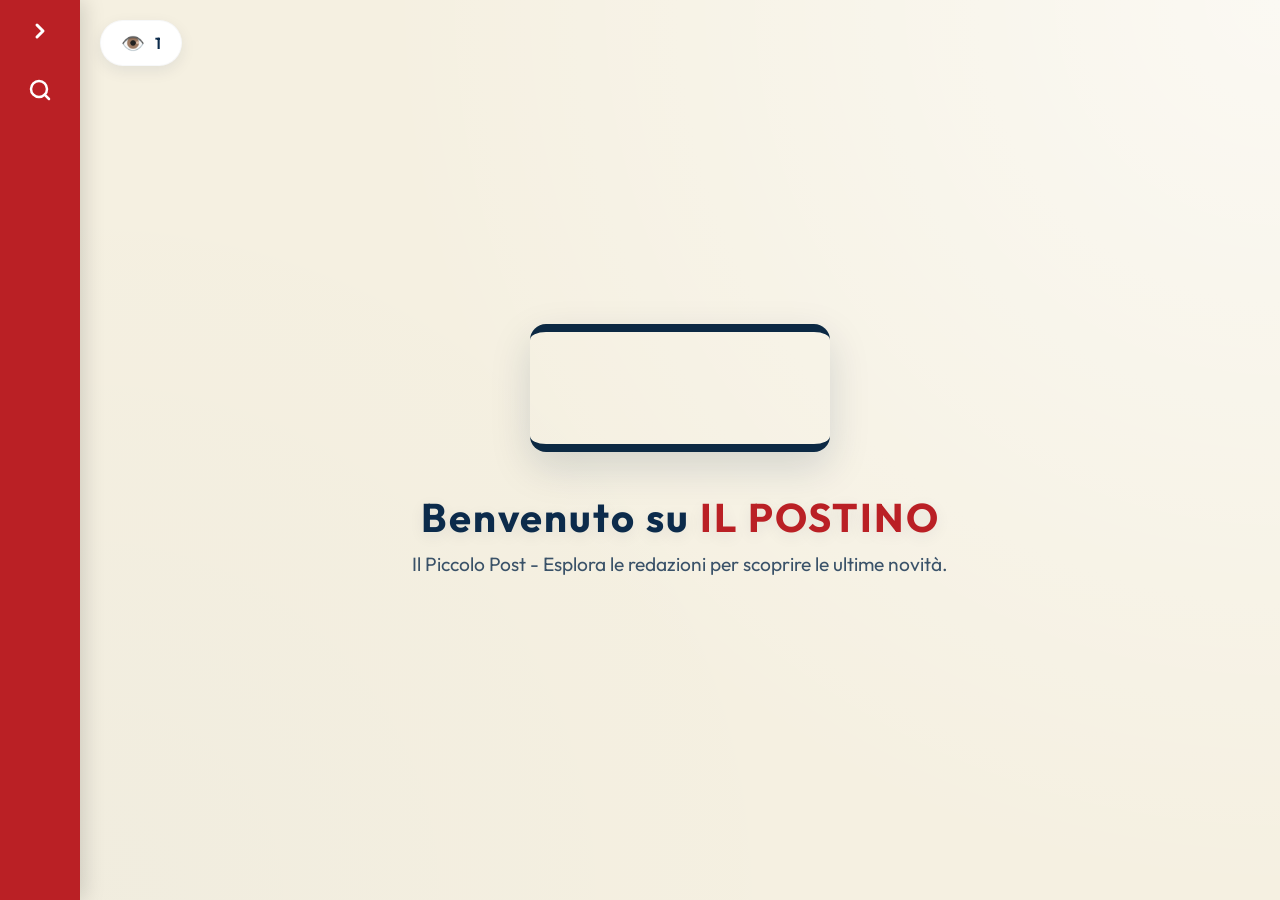
==== index.html @ ee34729f "Add files via upload" ====
<!DOCTYPE html>
<html lang="it">
<head>
    <meta charset="UTF-8">
    <meta name="viewport" content="width=device-width, initial-scale=1.0">
    <title>Il Postino - Piccolo Post</title>
    <!-- Modern Google Font for sleek typography -->
    <link href="https://fonts.googleapis.com/css2?family=Outfit:wght@400;600;800&display=swap" rel="stylesheet">
    <link rel="stylesheet" href="style.css">
</head>
<body>

    <!-- Red Sidebar Navigation -->
    <aside class="sidebar" id="sidebar">
        <!-- Persistent Icons Area -->
        <div class="sidebar-header">
            <button id="toggleBtn" class="icon-btn" aria-label="Espandi/Riduci">
                <svg class="toggle-arrow" xmlns="http://www.w3.org/2000/svg" viewBox="0 0 24 24" fill="none" stroke="currentColor" stroke-width="3" stroke-linecap="round" stroke-linejoin="round">
                    <polyline points="9 18 15 12 9 6"></polyline>
                </svg>
            </button>
            <button id="searchBtnIcon" class="icon-btn" aria-label="Cerca">
                <svg class="search-icon" xmlns="http://www.w3.org/2000/svg" viewBox="0 0 24 24" fill="none" stroke="currentColor" stroke-width="2.5" stroke-linecap="round" stroke-linejoin="round">
                    <circle cx="11" cy="11" r="8"></circle>
                    <line x1="21" y1="21" x2="16.65" y2="16.65"></line>
                </svg>
            </button>
        </div>

        <!-- Expanded Content Area -->
        <div class="sidebar-content">
            <!-- Search Bar -->
            <div class="search-container">
                <input type="text" id="searchInput" placeholder="Cerca artisti, giochi, argomenti futuri..." autocomplete="off">
                <button id="searchSubmit" class="icon-btn search-submit" aria-label="Esegui Ricerca">
                   <svg xmlns="http://www.w3.org/2000/svg" viewBox="0 0 24 24" fill="none" stroke="currentColor" stroke-width="2.5" stroke-linecap="round" stroke-linejoin="round">
                        <circle cx="11" cy="11" r="8"></circle>
                        <line x1="21" y1="21" x2="16.65" y2="16.65"></line>
                    </svg>
                </button>
            </div>
            
            <!-- Category Navigation -->
            <nav class="categories-nav">
                <ul class="categories-list">
                    <li><a href="index.html">Home</a></li>
                    <li><a href="cinema.html">Cinema</a></li>
                    <li><a href="musica.html">Musica</a></li>
                    <li><a href="videogiochi.html">Videogiochi</a></li>
                    <li><a href="sport.html">Sport</a></li>
                    <li><a href="attualita-segre.html">Attualità Segrè</a></li>
                </ul>
            </nav>
        </div>
    </aside>

    <!-- Main Content Area -->
    <main class="main-content">
        <div class="logo-wrapper">
            <!-- Main Video Logo (Autoplay, Loop, Muted for seamless integration) -->
            <video src="WhatsApp Video 2026-03-15 at 13.03.47.mp4" class="video-logo" id="mainLogo" autoplay loop muted playsinline></video>
        </div>
        
        <!-- Welcome Message -->
        <div class="welcome-text">
            <h1>Benvenuto su <span>IL POSTINO</span></h1>
            <p>Il Piccolo Post - Esplora le redazioni per scoprire le ultime novità.</p>
        </div>
    </main>

    <script src="script.js"></script>
</body>
</html>
---- style.css ----
/* CSS Variables based on the attached image */
:root {
    --bg-cream: #F5F0E1; /* Bianco Panna più caldo e solido */
    --text-blue: #0C2B4B; /* Dark Blue from "IL POSTINO" */
    --accent-red: #BA2025; /* Red from "PICCOLO POST" and the sidebar */
    --sidebar-collapsed: 80px;
    --sidebar-expanded: 320px;
}

/* Reset and Base Styles */
* {
    margin: 0;
    padding: 0;
    box-sizing: border-box;
    font-family: 'Outfit', sans-serif;
}

body {
    background-color: var(--bg-cream);
    color: var(--text-blue);
    min-height: 100vh;
    overflow-x: hidden;
}

/* --- SIDEBAR --- */
.sidebar {
    position: fixed;
    top: 0;
    left: 0;
    height: 100vh;
    width: var(--sidebar-collapsed);
    background-color: var(--accent-red);
    transition: width 0.5s cubic-bezier(0.8, 0, 0.2, 1);
    z-index: 100;
    display: flex;
    flex-direction: column;
    box-shadow: 4px 0 20px rgba(0,0,0,0.15);
    overflow: hidden;
}

.sidebar-header {
    height: 100px;
    display: flex;
    flex-direction: column;
    align-items: center;
    justify-content: center;
    gap: 15px;
    padding-top: 20px;
}

.icon-btn {
    background: none;
    border: none;
    color: white;
    cursor: pointer;
    padding: 10px;
    border-radius: 50%;
    transition: background-color 0.3s, transform 0.3s;
    width: 44px;
    height: 44px;
    display: flex;
    align-items: center;
    justify-content: center;
}

.icon-btn:hover {
    background-color: rgba(255, 255, 255, 0.15);
    transform: scale(1.1);
}

.toggle-arrow, .search-icon {
    width: 24px;
    height: 24px;
    transition: transform 0.5s cubic-bezier(0.8, 0, 0.2, 1);
}

.sidebar-content {
    opacity: 0;
    pointer-events: none;
    transition: opacity 0.3s ease;
    padding: 30px;
    margin-top: 20px;
    display: flex;
    flex-direction: column;
    gap: 40px;
    width: var(--sidebar-expanded); /* Prevent text reflow */
}

/* Expanded State */
.sidebar.expanded {
    width: var(--sidebar-expanded);
}

.sidebar.expanded .toggle-arrow {
    transform: rotate(180deg);
}

.sidebar.expanded .sidebar-content {
    opacity: 1;
    pointer-events: auto;
    transition-delay: 0.2s;
}

.sidebar.expanded .sidebar-header {
    flex-direction: row;
    justify-content: space-between;
    padding: 0 30px;
    height: 80px;
    align-items: center;
}
.sidebar.expanded #searchBtnIcon {
    display: none; /* Hide glass from header when expanded */
}

/* Search Container */
.search-container {
    display: flex;
    align-items: center;
    background-color: rgba(255, 255, 255, 0.1);
    border-radius: 8px;
    padding: 5px 15px;
    border: 2px solid transparent;
    transition: border-color 0.3s;
}

.search-container:focus-within {
    border-color: white;
}

#searchInput {
    background: none;
    border: none;
    color: white;
    padding: 10px 0;
    width: 100%;
    font-size: 1rem;
    outline: none;
}

#searchInput::placeholder {
    color: rgba(255, 255, 255, 0.6);
    font-size: 0.9rem;
}

.search-submit {
    padding: 5px;
    width: 32px;
    height: 32px;
}

/* Category Navigation */
.categories-list {
    list-style: none;
    display: flex;
    flex-direction: column;
    gap: 15px;
}

.categories-list li {
    border-bottom: 2px solid rgba(255, 255, 255, 0.2);
    padding-bottom: 10px;
    transform: translateX(-20px);
    opacity: 0;
    transition: all 0.4s ease;
}

.sidebar.expanded .categories-list li {
    transform: translateX(0);
    opacity: 1;
}

/* Stagger list animations */
.sidebar.expanded .categories-list li:nth-child(1) { transition-delay: 0.25s; }
.sidebar.expanded .categories-list li:nth-child(2) { transition-delay: 0.30s; }
.sidebar.expanded .categories-list li:nth-child(3) { transition-delay: 0.35s; }
.sidebar.expanded .categories-list li:nth-child(4) { transition-delay: 0.40s; }
.sidebar.expanded .categories-list li:nth-child(5) { transition-delay: 0.45s; }

.categories-list a {
    color: white;
    text-decoration: none;
    font-size: 1.4rem;
    font-weight: 600;
    letter-spacing: 1px;
    display: block;
    position: relative;
    padding: 5px 0;
    transition: transform 0.3s, color 0.3s;
}

.categories-list a::after {
    content: '';
    position: absolute;
    bottom: -2px; /* sits over the border */
    left: 0;
    width: 0;
    height: 2px;
    background-color: white;
    transition: width 0.3s ease;
}

.categories-list a:hover {
    transform: translateX(10px);
}
.categories-list a:hover::after {
    width: 100%;
}

/* --- MAIN CONTENT & LOGO ANIMATION --- */
.main-content {
    margin-left: var(--sidebar-collapsed);
    padding: 50px;
    min-height: 100vh;
    display: flex;
    flex-direction: column;
    align-items: center;
    justify-content: center;
    transition: margin-left 0.5s cubic-bezier(0.8, 0, 0.2, 1);
    /* Soft global illumination effect for beauty */
    background: radial-gradient(circle at top right, rgba(255, 255, 255, 0.6) 0%, transparent 60%),
                radial-gradient(circle at bottom left, rgba(20, 60, 100, 0.02) 0%, transparent 50%);
}

.logo-wrapper {
    position: relative;
    display: flex;
    flex-direction: column;
    align-items: center;
    margin-bottom: 40px;
}

/* The continuous pedaling animation */
@keyframes pedaling {
    0% { transform: translateY(0) rotate(0deg); }
    25% { transform: translateY(-8px) rotate(1deg); }
    50% { transform: translateY(0) rotate(0deg); }
    75% { transform: translateY(4px) rotate(-1deg); }
    100% { transform: translateY(0) rotate(0deg); }
}

.animated-logo {
    max-width: 600px;
    width: 100%;
    height: auto;
    animation: pedaling 0.8s infinite linear;
    transform-origin: center bottom;
    border-radius: 10px;
    /* Optional: uncomment if the image background is not transparent. 
       mix-blend-mode: multiply; */
}

.video-logo {
    max-width: 800px;
    width: 100%;
    aspect-ratio: 2.35 / 1; /* Croppa i bordi neri sopra e sotto mantenendo un formato panoramico */
    border-radius: 16px;
    border-top: 8px solid var(--text-blue);
    border-bottom: 8px solid var(--text-blue);
    box-shadow: 0 15px 40px rgba(12, 43, 75, 0.15);
    object-fit: cover;
    mix-blend-mode: multiply;
}

/* Shadow expanding/contracting based on the bike's bounce */
@keyframes shadowPulse {
    0% { transform: scale(1); opacity: 0.2; }
    25% { transform: scale(0.8); opacity: 0.1; }
    50% { transform: scale(1); opacity: 0.2; }
    75% { transform: scale(1.1); opacity: 0.3; }
    100% { transform: scale(1); opacity: 0.2; }
}

.shadow {
    width: 300px;
    height: 20px;
    background: radial-gradient(ellipse at center, rgba(12, 43, 75, 0.3) 0%, transparent 70%);
    margin-top: 10px;
    border-radius: 50%;
    animation: shadowPulse 0.8s infinite linear;
}

/* Welcome message below logo */
.welcome-text {
    text-align: center;
    opacity: 0;
    transform: translateY(20px);
    animation: slideUpFade 1s 0.5s forwards ease-out;
}

.welcome-text h1 {
    font-size: 2.5rem;
    margin-bottom: 10px;
    letter-spacing: 2px;
    text-shadow: 0 4px 15px rgba(12, 43, 75, 0.08);
}

.welcome-text h1 span {
    color: var(--accent-red);
}

.welcome-text p {
    font-size: 1.2rem;
    opacity: 0.8;
}

@keyframes slideUpFade {
    to {
        opacity: 1;
        transform: translateY(0);
    }
}

/* --- LE METRICHE GLOBALI (IN ALTO A SIN) E PAGINA ARTICOLO --- */
.global-view-counter {
    position: fixed;
    top: 20px;
    left: calc(var(--sidebar-collapsed) + 20px);
    background: white;
    padding: 10px 20px;
    border-radius: 50px;
    box-shadow: 0 5px 15px rgba(12, 43, 75, 0.08);
    display: flex;
    align-items: center;
    gap: 10px;
    z-index: 90;
    font-weight: 600;
    color: var(--text-blue);
    border: 1px solid rgba(12, 43, 75, 0.03);
    transition: left 0.5s cubic-bezier(0.8, 0, 0.2, 1);
}

.sidebar.expanded ~ .global-view-counter {
    left: calc(var(--sidebar-expanded) + 20px);
}

.article-reader {
    max-width: 800px;
    width: 100%;
    background: white;
    border-radius: 16px;
    padding: 50px;
    box-shadow: 0 15px 40px rgba(12, 43, 75, 0.08);
    margin-top: 30px;
    animation: slideUpFade 0.8s ease-out forwards;
}

.article-reader-header {
    margin-bottom: 30px;
    text-align: center;
}

.article-reader-header h1 {
    font-size: 3rem;
    color: var(--accent-red);
    margin-top: 15px;
    line-height: 1.2;
}

.article-reader-img {
    width: 100%;
    height: 400px;
    object-fit: cover;
    border-radius: 12px;
    margin-bottom: 40px;
}

.article-reader-body p {
    font-size: 1.2rem;
    line-height: 1.8;
    color: var(--text-blue);
    margin-bottom: 25px;
    opacity: 0.9;
}

.article-reader-body strong {
    font-size: 1.35rem;
    display: block;
    margin-bottom: 35px;
    color: var(--accent-red);
}

.article-reader-footer {
    margin-top: 50px;
    padding-top: 30px;
    border-top: 2px solid rgba(12, 43, 75, 0.05);
    display: flex;
    justify-content: center;
}

/* Base styles for metric badges (reused in article footer) */
.metric-badge {
    display: flex;
    align-items: center;
    gap: 8px;
    background: white;
    padding: 12px 25px;
    border-radius: 50px;
    box-shadow: 0 10px 25px rgba(12, 43, 75, 0.05);
    color: var(--text-blue);
    font-weight: 600;
    font-size: 1.1rem;
    transition: all 0.3s cubic-bezier(0.175, 0.885, 0.32, 1.275);
    border: 1px solid rgba(12, 43, 75, 0.03);
}

.metric-badge:hover {
    transform: translateY(-5px);
    box-shadow: 0 15px 35px rgba(12, 43, 75, 0.12);
}

.metric-icon {
    font-size: 1.2rem;
}

.like-btn {
    cursor: pointer;
    background: white;
    outline: none;
}

.like-btn:active {
    transform: scale(0.92);
}

.heart-icon {
    display: inline-block;
    transition: transform 0.3s cubic-bezier(0.175, 0.885, 0.32, 1.275);
}

.like-btn.liked {
    background: linear-gradient(135deg, white 0%, #FFF5F5 100%);
    border-color: rgba(255, 100, 100, 0.2);
}

.like-btn.liked .heart-icon {
    animation: heartBeat 0.6s ease-in-out;
}

@keyframes heartBeat {
    0% { transform: scale(1); }
    25% { transform: scale(1.4); }
    50% { transform: scale(1); }
    75% { transform: scale(1.4); }
    100% { transform: scale(1); }
}

/* Adjust layout if sidebar expanded on wide screens */
@media (min-width: 1024px) {
    .sidebar.expanded ~ .main-content {
        margin-left: var(--sidebar-expanded);
    }
}

/* --- CATEGORY PAGES --- */
.category-header {
    text-align: center;
    margin-bottom: 50px;
    animation: slideUpFade 0.8s ease-out forwards;
}

.category-header h1 {
    font-size: 3.5rem;
    color: var(--accent-red);
    text-transform: uppercase;
    letter-spacing: 2px;
    margin-bottom: 10px;
}

.category-description {
    font-size: 1.3rem;
    color: var(--text-blue);
    opacity: 0.8;
}

.article-grid {
    display: grid;
    grid-template-columns: repeat(auto-fill, minmax(320px, 1fr));
    gap: 30px;
    width: 100%;
    max-width: 1200px;
}

.article-card {
    background: white;
    border-radius: 12px;
    overflow: hidden;
    box-shadow: 0 10px 30px rgba(12, 43, 75, 0.05);
    transition: transform 0.4s cubic-bezier(0.175, 0.885, 0.32, 1.275), box-shadow 0.4s ease;
    opacity: 0;
    transform: translateY(30px);
    animation: slideUpFade 0.6s ease-out forwards;
    cursor: pointer;
    text-decoration: none;
    display: block;
}

.article-card:nth-child(1) { animation-delay: 0.1s; }
.article-card:nth-child(2) { animation-delay: 0.2s; }
.article-card:nth-child(3) { animation-delay: 0.3s; }
.article-card:nth-child(4) { animation-delay: 0.4s; }
.article-card:nth-child(5) { animation-delay: 0.5s; }
.article-card:nth-child(6) { animation-delay: 0.6s; }

.article-card:hover {
    transform: translateY(-12px) scale(1.02);
    box-shadow: 0 20px 40px rgba(12, 43, 75, 0.12);
}

.article-image {
    width: 100%;
    height: 220px;
    background-color: #eee;
    background-size: cover;
    background-position: center;
    position: relative;
    overflow: hidden;
}

.article-image::after {
    content: '';
    position: absolute;
    top: 0; left: 0; right: 0; bottom: 0;
    background: linear-gradient(to bottom, transparent 60%, rgba(12, 43, 75, 0.8));
    opacity: 0;
    transition: opacity 0.3s;
}

.article-card:hover .article-image::after {
    opacity: 1;
}

.article-content {
    padding: 25px;
}

.article-tag {
    display: inline-block;
    padding: 5px 12px;
    background: var(--accent-red);
    color: white;
    font-size: 0.8rem;
    font-weight: 800;
    border-radius: 20px;
    margin-bottom: 15px;
    text-transform: uppercase;
    letter-spacing: 1px;
}

.article-title {
    font-size: 1.5rem;
    color: var(--text-blue);
    margin-bottom: 12px;
    line-height: 1.3;
    font-weight: 800;
}

.article-excerpt {
    font-size: 1rem;
    color: var(--text-blue);
    opacity: 0.7;
    line-height: 1.6;
}
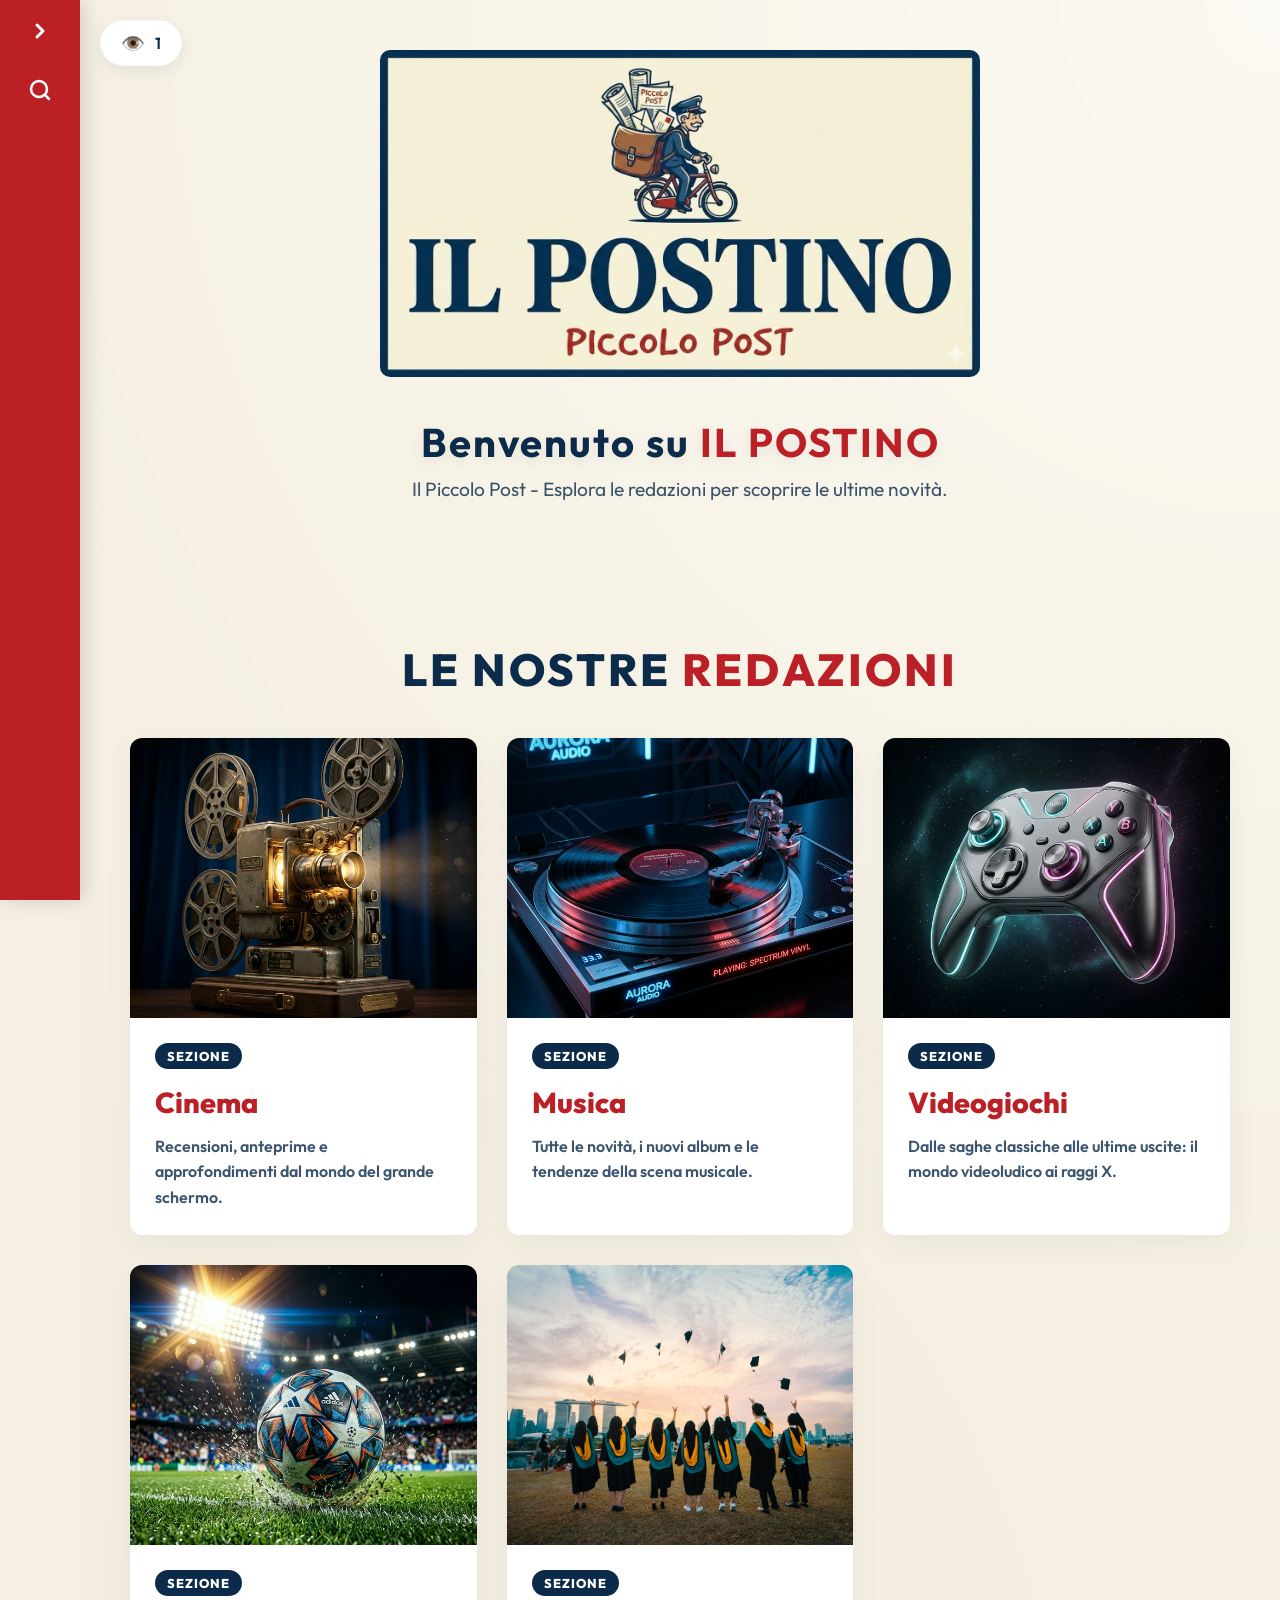
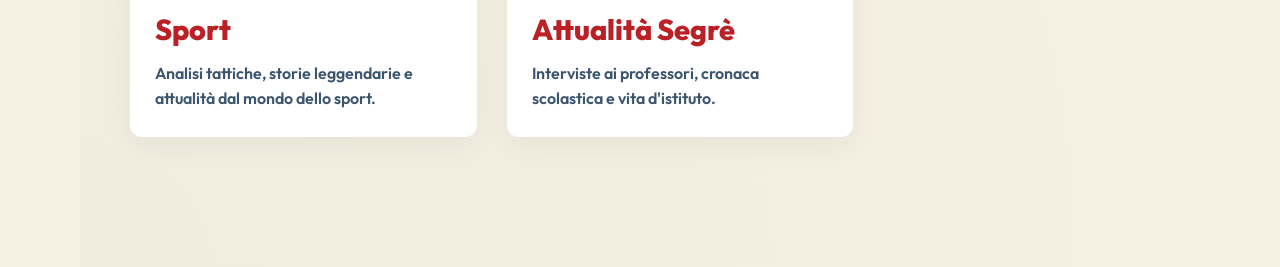
==== commit fc9d421c: "Add files via upload" ====
--- a/index.html
+++ b/index.html
@@ -57,8 +57,8 @@
     <!-- Main Content Area -->
     <main class="main-content">
         <div class="logo-wrapper">
-            <!-- Main Video Logo (Autoplay, Loop, Muted for seamless integration) -->
-            <video src="WhatsApp Video 2026-03-15 at 13.03.47.mp4" class="video-logo" id="mainLogo" autoplay loop muted playsinline></video>
+            <!-- New Static Logo with Animation -->
+            <img src="logo.jpg" class="animated-logo" id="mainLogo" alt="Il Postino Logo">
         </div>
         
         <!-- Welcome Message -->
@@ -66,6 +66,53 @@
             <h1>Benvenuto su <span>IL POSTINO</span></h1>
             <p>Il Piccolo Post - Esplora le redazioni per scoprire le ultime novità.</p>
         </div>
+
+        <!-- Redazioni Section -->
+        <div class="redazioni-section" style="width: 100%; max-width: 1200px; margin-top: 80px; margin-bottom: 80px;">
+            <h2 class="section-title">LE NOSTRE <span>REDAZIONI</span></h2>
+            <div class="article-grid">
+                <a href="cinema.html" class="article-card category-card">
+                    <div class="article-image" style="background-image: url('cinema_category.png');"></div>
+                    <div class="article-content">
+                        <span class="article-tag">Sezione</span>
+                        <h2 class="article-title">Cinema</h2>
+                        <p class="article-excerpt">Recensioni, anteprime e approfondimenti dal mondo del grande schermo.</p>
+                    </div>
+                </a>
+                <a href="musica.html" class="article-card category-card">
+                    <div class="article-image" style="background-image: url('musica_category.png');"></div>
+                    <div class="article-content">
+                        <span class="article-tag">Sezione</span>
+                        <h2 class="article-title">Musica</h2>
+                        <p class="article-excerpt">Tutte le novità, i nuovi album e le tendenze della scena musicale.</p>
+                    </div>
+                </a>
+                <a href="videogiochi.html" class="article-card category-card">
+                    <div class="article-image" style="background-image: url('videogiochi_category.png');"></div>
+                    <div class="article-content">
+                        <span class="article-tag">Sezione</span>
+                        <h2 class="article-title">Videogiochi</h2>
+                        <p class="article-excerpt">Dalle saghe classiche alle ultime uscite: il mondo videoludico ai raggi X.</p>
+                    </div>
+                </a>
+                <a href="sport.html" class="article-card category-card">
+                    <div class="article-image" style="background-image: url('sport_category.png');"></div>
+                    <div class="article-content">
+                        <span class="article-tag">Sezione</span>
+                        <h2 class="article-title">Sport</h2>
+                        <p class="article-excerpt">Analisi tattiche, storie leggendarie e attualità dal mondo dello sport.</p>
+                    </div>
+                </a>
+                <a href="attualita-segre.html" class="article-card category-card">
+                    <div class="article-image" style="background-image: url('scuola_category.jpg');"></div>
+                    <div class="article-content">
+                        <span class="article-tag">Sezione</span>
+                        <h2 class="article-title">Attualità Segrè</h2>
+                        <p class="article-excerpt">Interviste ai professori, cronaca scolastica e vita d'istituto.</p>
+                    </div>
+                </a>
+            </div>
+        </div>
     </main>
 
     <script src="script.js"></script>
--- a/style.css
+++ b/style.css
@@ -229,13 +229,13 @@
     margin-bottom: 40px;
 }
 
-/* The continuous pedaling animation */
+/* The continuous pedaling animation with horizontal and vertical bounce */
 @keyframes pedaling {
-    0% { transform: translateY(0) rotate(0deg); }
-    25% { transform: translateY(-8px) rotate(1deg); }
-    50% { transform: translateY(0) rotate(0deg); }
-    75% { transform: translateY(4px) rotate(-1deg); }
-    100% { transform: translateY(0) rotate(0deg); }
+    0% { transform: translateY(0) translateX(0) rotate(0deg); }
+    25% { transform: translateY(-12px) translateX(-15px) rotate(2deg); }
+    50% { transform: translateY(0) translateX(0) rotate(0deg); }
+    75% { transform: translateY(6px) translateX(15px) rotate(-2deg); }
+    100% { transform: translateY(0) translateX(0) rotate(0deg); }
 }
 
 .animated-logo {
@@ -561,3 +561,61 @@
     line-height: 1.6;
 }
 
+/* --- REDAZIONI HOME SECTION --- */
+.section-title {
+    font-size: 2.8rem;
+    color: var(--text-blue);
+    text-align: center;
+    margin: 60px 0 40px;
+    letter-spacing: 3px;
+    font-weight: 800;
+    text-transform: uppercase;
+}
+
+.section-title span {
+    color: var(--accent-red);
+}
+
+.category-card {
+    transition: all 0.4s cubic-bezier(0.175, 0.885, 0.32, 1.275);
+}
+
+.category-card .article-image {
+    height: 280px;
+    transition: transform 0.6s ease;
+}
+
+.category-card:hover .article-image {
+    transform: scale(1.05);
+}
+
+.category-card .article-title {
+    font-size: 1.8rem;
+    color: var(--accent-red);
+}
+
+.category-card .article-tag {
+    background: var(--text-blue);
+}
+
+.category-card .article-excerpt {
+    font-weight: 600;
+    opacity: 0.8;
+}
+
+/* Animations for cards */
+.article-grid .article-card {
+    animation: fadeInUp 0.8s ease forwards;
+}
+
+@keyframes fadeInUp {
+    from {
+        opacity: 0;
+        transform: translateY(40px);
+    }
+    to {
+        opacity: 1;
+        transform: translateY(0);
+    }
+}
+
